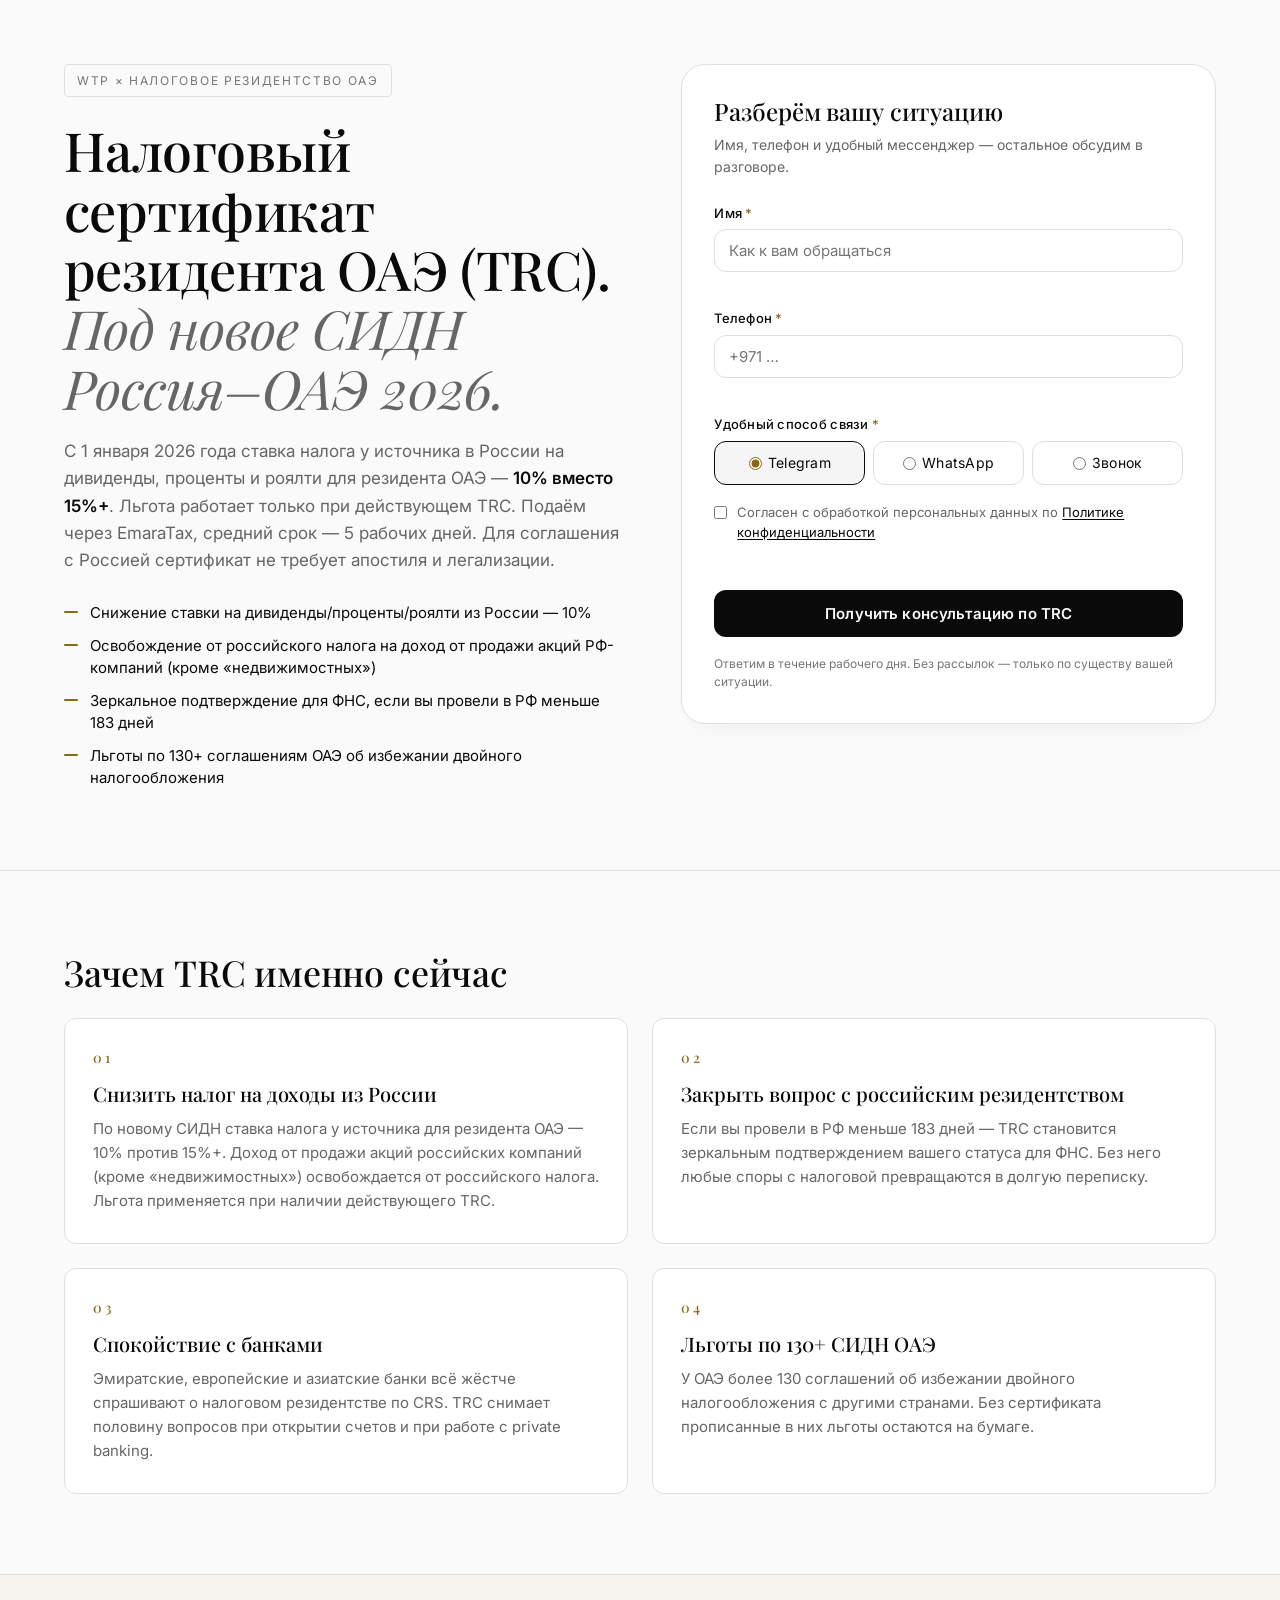
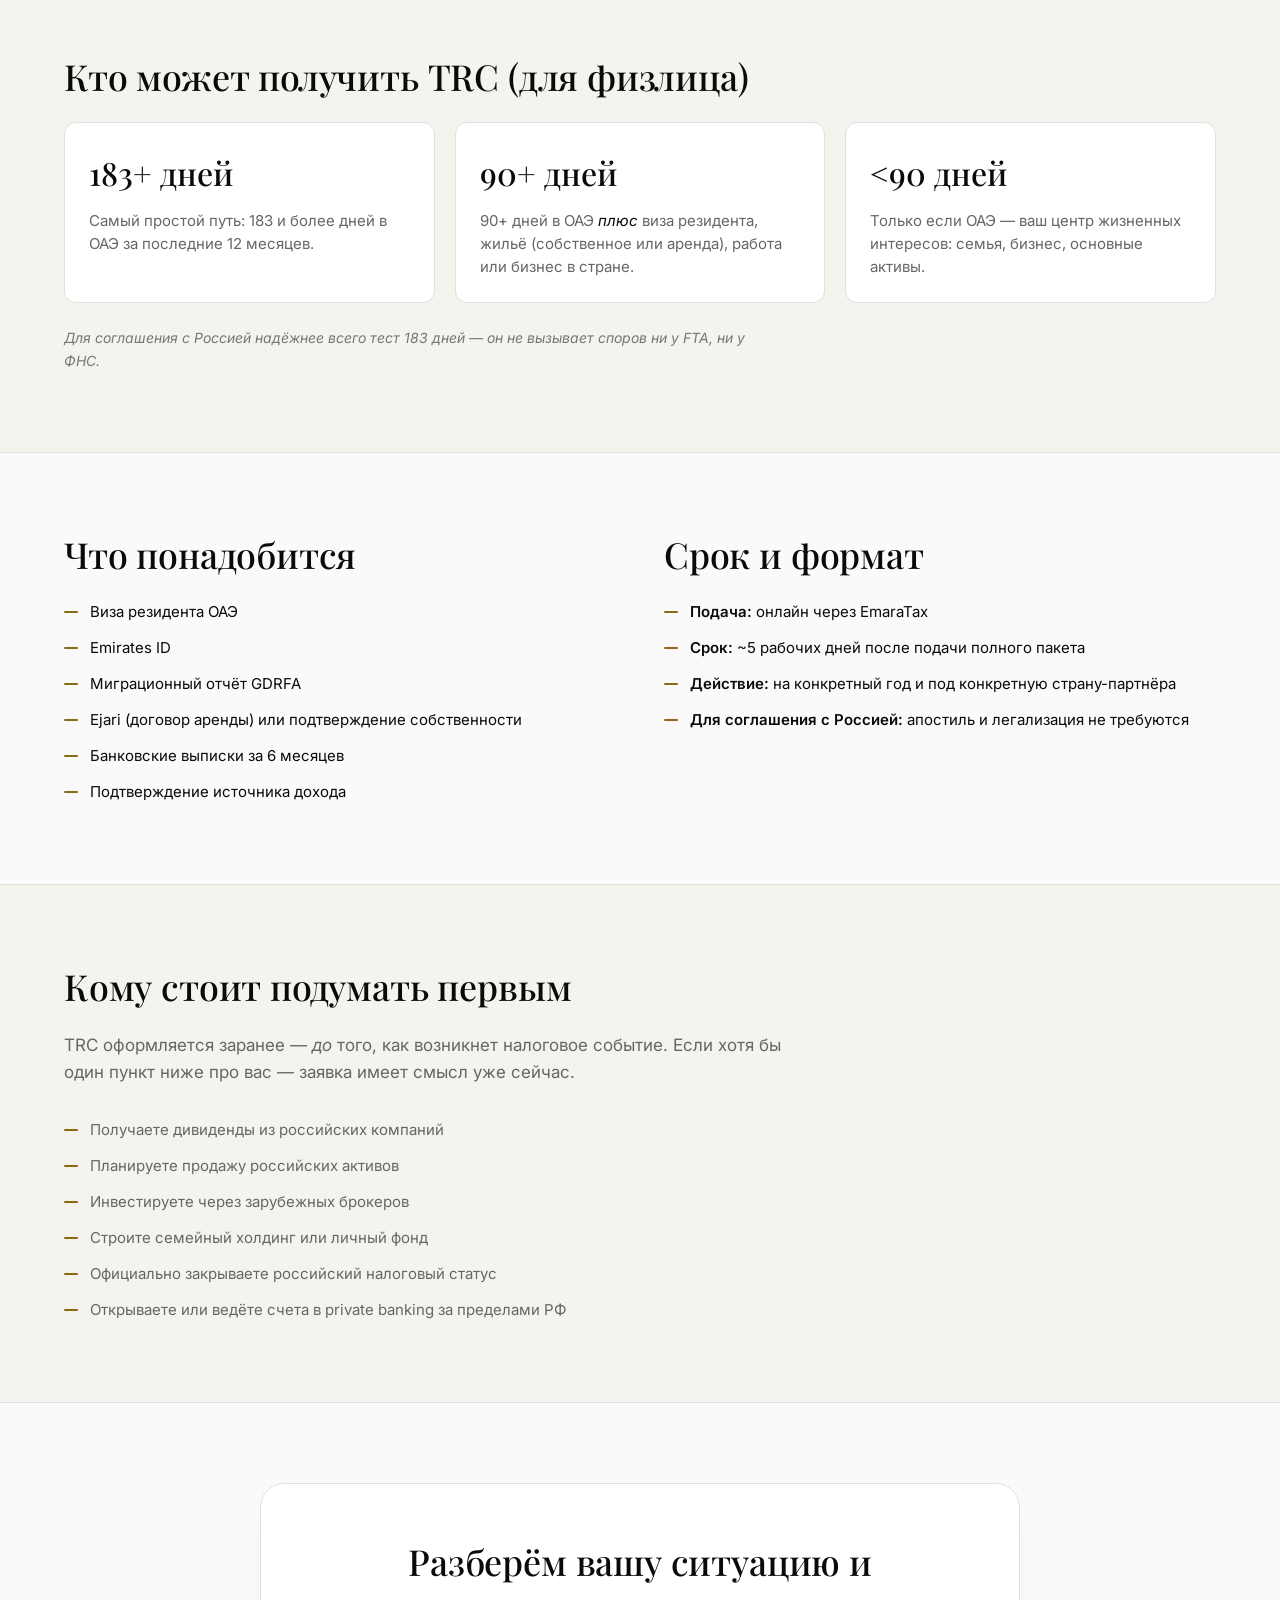
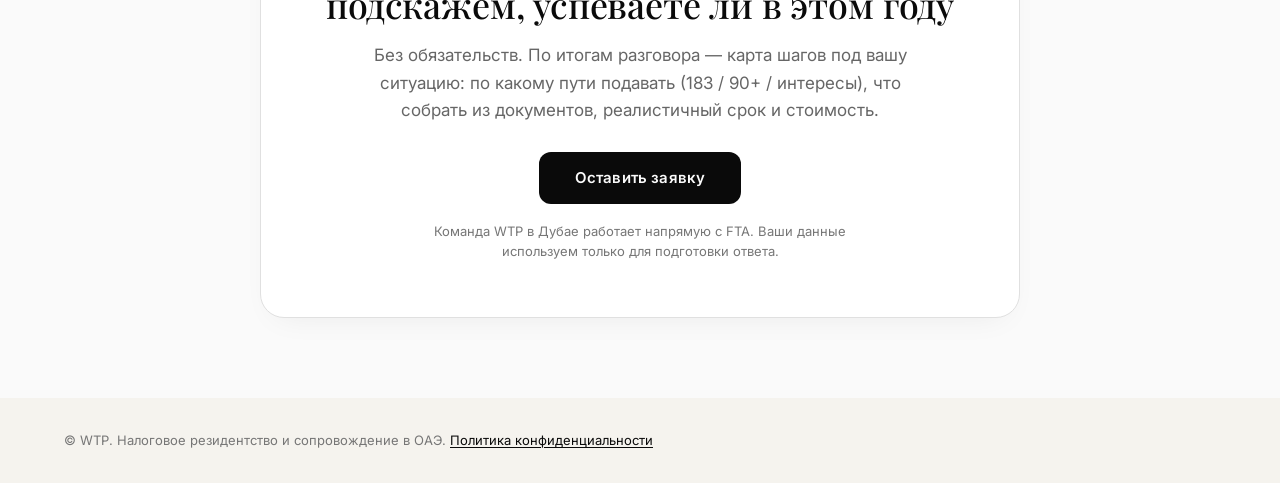
==== index.html @ 681bb444 "feat: TRC tax residency micro-landing (Russia–UAE treaty 2026) Standalone Cloudflare Pages site for " ====
<!doctype html>
<html lang="ru">
<head>
    <meta charset="utf-8" />
    <meta name="viewport" content="width=device-width, initial-scale=1, maximum-scale=5" />
    <meta name="theme-color" content="#FAFAFA" />

    <title>Налоговый сертификат резидента ОАЭ (TRC) — оформление под СИДН 2026</title>
    <meta name="description" content="Оформление TRC от FTA ОАЭ под новое СИДН Россия–ОАЭ 2026: ставка 10% вместо 15%+, требования и пакет документов. Срок подачи ~5 рабочих дней. Апостиль не нужен." />
    <meta name="keywords" content="TRC ОАЭ, налоговый сертификат резидента ОАЭ, FTA, СИДН Россия ОАЭ 2026, налоговое резидентство, дивиденды, ФНС" />

    <meta property="og:type" content="website" />
    <meta property="og:title" content="Налоговый сертификат резидента ОАЭ (TRC) — под СИДН 2026" />
    <meta property="og:description" content="Ставка налога у источника на дивиденды/проценты/роялти из России для резидента ОАЭ — 10% вместо 15%+. Льгота работает только при действующем TRC." />
    <meta property="og:url" content="https://trc.wtp.ae/" />
    <meta property="og:image" content="https://trc.wtp.ae/public/og-image.png" />

    <meta name="twitter:card" content="summary_large_image" />
    <meta name="twitter:title" content="TRC ОАЭ — под СИДН Россия–ОАЭ 2026" />
    <meta name="twitter:description" content="10% вместо 15%+ на доходы из РФ при действующем TRC. Срок подачи ~5 рабочих дней." />
    <meta name="twitter:image" content="https://trc.wtp.ae/public/og-image.png" />

    <link rel="icon" href="/public/favicon.svg" type="image/svg+xml" />
    <link rel="alternate icon" href="/public/favicon.ico" />

    <link rel="preconnect" href="https://fonts.googleapis.com" />
    <link rel="preconnect" href="https://fonts.gstatic.com" crossorigin />
    <link href="https://fonts.googleapis.com/css2?family=Inter:wght@400;500;600;700&family=Playfair+Display:ital,wght@0,500;1,500&display=swap" rel="stylesheet" />

    <link rel="stylesheet" href="/styles.css" />
</head>
<body>
    <!-- HERO -->
    <section class="hero">
        <div class="container">
            <div class="hero-grid">
                <div class="hero-copy">
                    <span class="eyebrow">WTP × Налоговое резидентство ОАЭ</span>
                    <h1>
                        Налоговый сертификат резидента ОАЭ (TRC).<br />
                        <em>Под новое СИДН Россия–ОАЭ 2026.</em>
                    </h1>
                    <p class="subhead">
                        С 1 января 2026 года ставка налога у источника в России на дивиденды,
                        проценты и роялти для резидента ОАЭ — <strong>10% вместо 15%+</strong>.
                        Льгота работает только при действующем TRC. Подаём через EmaraTax,
                        средний срок — 5 рабочих дней. Для соглашения с Россией сертификат
                        не требует апостиля и легализации.
                    </p>
                    <ul class="hero-bullets">
                        <li>Снижение ставки на дивиденды/проценты/роялти из России — 10%</li>
                        <li>Освобождение от российского налога на доход от продажи акций РФ-компаний (кроме «недвижимостных»)</li>
                        <li>Зеркальное подтверждение для ФНС, если вы провели в РФ меньше 183 дней</li>
                        <li>Льготы по 130+ соглашениям ОАЭ об избежании двойного налогообложения</li>
                    </ul>
                </div>

                <aside class="hero-form-wrap" id="lead-form">
                    <div class="form-card">
                        <h2 class="form-title">Разберём вашу ситуацию</h2>
                        <p class="form-sub">
                            Имя, телефон и удобный мессенджер — остальное обсудим в разговоре.
                        </p>

                        <form id="trc-form" novalidate>
                            <!-- Honeypot -->
                            <input type="text" name="website" class="honeypot" tabindex="-1" autocomplete="off" aria-hidden="true" />

                            <div class="form-field">
                                <label for="name">Имя <span class="required">*</span></label>
                                <input type="text" id="name" name="name" autocomplete="given-name" placeholder="Как к вам обращаться" required minlength="2" maxlength="100" />
                                <span class="form-error" data-error="name"></span>
                            </div>

                            <div class="form-field">
                                <label for="phone">Телефон <span class="required">*</span></label>
                                <input type="tel" id="phone" name="phone" autocomplete="tel" inputmode="tel" placeholder="+971 …" required minlength="7" maxlength="20" />
                                <span class="form-error" data-error="phone"></span>
                            </div>

                            <div class="form-field">
                                <span class="form-label-group">Удобный способ связи <span class="required">*</span></span>
                                <div class="messenger-group" role="radiogroup" aria-label="Способ связи">
                                    <label class="messenger-option">
                                        <input type="radio" name="messenger" value="telegram" checked />
                                        <span>Telegram</span>
                                    </label>
                                    <label class="messenger-option">
                                        <input type="radio" name="messenger" value="whatsapp" />
                                        <span>WhatsApp</span>
                                    </label>
                                    <label class="messenger-option">
                                        <input type="radio" name="messenger" value="phone" />
                                        <span>Звонок</span>
                                    </label>
                                </div>
                            </div>

                            <label class="consent">
                                <input type="checkbox" name="consent" required />
                                <span>Согласен с обработкой персональных данных по <a href="/privacy.html">Политике конфиденциальности</a></span>
                            </label>
                            <span class="form-error" data-error="consent"></span>

                            <div class="form-alert form-alert--success" data-alert="success" hidden>
                                Заявка получена. Свяжемся с вами в ближайшее рабочее время.
                            </div>
                            <div class="form-alert form-alert--error" data-alert="error" hidden>
                                Не удалось отправить заявку. Напишите нам в Telegram <a href="https://t.me/ivanborodach">@ivanborodach</a>.
                            </div>

                            <button type="submit" class="btn submit-btn">
                                <span class="btn-label">Получить консультацию по TRC</span>
                                <span class="btn-spinner" hidden>Отправляем…</span>
                            </button>
                            <p class="form-footnote">
                                Ответим в течение рабочего дня. Без рассылок — только по существу вашей ситуации.
                            </p>
                        </form>
                    </div>
                </aside>
            </div>
        </div>
    </section>

    <!-- WHY NOW -->
    <section class="section">
        <div class="container">
            <h2>Зачем TRC именно сейчас</h2>
            <div class="reasons">
                <article class="reason">
                    <div class="reason-num">01</div>
                    <h3>Снизить налог на доходы из России</h3>
                    <p>
                        По новому СИДН ставка налога у источника для резидента ОАЭ — 10% против 15%+.
                        Доход от продажи акций российских компаний (кроме «недвижимостных») освобождается
                        от российского налога. Льгота применяется при наличии действующего TRC.
                    </p>
                </article>
                <article class="reason">
                    <div class="reason-num">02</div>
                    <h3>Закрыть вопрос с российским резидентством</h3>
                    <p>
                        Если вы провели в РФ меньше 183 дней — TRC становится зеркальным подтверждением
                        вашего статуса для ФНС. Без него любые споры с налоговой превращаются
                        в долгую переписку.
                    </p>
                </article>
                <article class="reason">
                    <div class="reason-num">03</div>
                    <h3>Спокойствие с банками</h3>
                    <p>
                        Эмиратские, европейские и азиатские банки всё жёстче спрашивают
                        о налоговом резидентстве по CRS. TRC снимает половину вопросов при открытии
                        счетов и при работе с private banking.
                    </p>
                </article>
                <article class="reason">
                    <div class="reason-num">04</div>
                    <h3>Льготы по 130+ СИДН ОАЭ</h3>
                    <p>
                        У ОАЭ более 130 соглашений об избежании двойного налогообложения с другими
                        странами. Без сертификата прописанные в них льготы остаются на бумаге.
                    </p>
                </article>
            </div>
        </div>
    </section>

    <!-- WHO CAN GET -->
    <section class="section section--alt">
        <div class="container">
            <h2>Кто может получить TRC (для физлица)</h2>
            <div class="paths">
                <article class="path">
                    <div class="path-stat">183+ дней</div>
                    <p>Самый простой путь: 183 и более дней в ОАЭ за последние 12 месяцев.</p>
                </article>
                <article class="path">
                    <div class="path-stat">90+ дней</div>
                    <p>90+ дней в ОАЭ <em>плюс</em> виза резидента, жильё (собственное или аренда), работа или бизнес в стране.</p>
                </article>
                <article class="path">
                    <div class="path-stat">&lt;90 дней</div>
                    <p>Только если ОАЭ — ваш центр жизненных интересов: семья, бизнес, основные активы.</p>
                </article>
            </div>
            <p class="note">
                Для соглашения с Россией надёжнее всего тест 183 дней — он не вызывает споров
                ни у FTA, ни у ФНС.
            </p>
        </div>
    </section>

    <!-- WHAT'S NEEDED -->
    <section class="section">
        <div class="container">
            <div class="twocol">
                <div>
                    <h2>Что понадобится</h2>
                    <ul class="doclist">
                        <li>Виза резидента ОАЭ</li>
                        <li>Emirates ID</li>
                        <li>Миграционный отчёт GDRFA</li>
                        <li>Ejari (договор аренды) или подтверждение собственности</li>
                        <li>Банковские выписки за 6 месяцев</li>
                        <li>Подтверждение источника дохода</li>
                    </ul>
                </div>
                <div>
                    <h2>Срок и формат</h2>
                    <ul class="process">
                        <li><strong>Подача:</strong> онлайн через EmaraTax</li>
                        <li><strong>Срок:</strong> ~5 рабочих дней после подачи полного пакета</li>
                        <li><strong>Действие:</strong> на конкретный год и под конкретную страну-партнёра</li>
                        <li><strong>Для соглашения с Россией:</strong> апостиль и легализация не требуются</li>
                    </ul>
                </div>
            </div>
        </div>
    </section>

    <!-- WHO SHOULD ACT FIRST -->
    <section class="section section--alt">
        <div class="container">
            <h2>Кому стоит подумать первым</h2>
            <p class="section-lede">
                TRC оформляется заранее — <em>до</em> того, как возникнет налоговое событие.
                Если хотя бы один пункт ниже про вас — заявка имеет смысл уже сейчас.
            </p>
            <ul class="profiles">
                <li>Получаете дивиденды из российских компаний</li>
                <li>Планируете продажу российских активов</li>
                <li>Инвестируете через зарубежных брокеров</li>
                <li>Строите семейный холдинг или личный фонд</li>
                <li>Официально закрываете российский налоговый статус</li>
                <li>Открываете или ведёте счета в private banking за пределами РФ</li>
            </ul>
        </div>
    </section>

    <!-- FINAL CTA -->
    <section class="section cta-section">
        <div class="container">
            <div class="cta-card">
                <h2>Разберём вашу ситуацию и подскажем, успеваете ли в этом году</h2>
                <p class="cta-lede">
                    Без обязательств. По итогам разговора — карта шагов под вашу ситуацию:
                    по какому пути подавать (183 / 90+ / интересы), что собрать из документов,
                    реалистичный срок и стоимость.
                </p>
                <a href="#lead-form" class="btn cta-btn">Оставить заявку</a>
                <p class="cta-footnote">
                    Команда WTP в Дубае работает напрямую с FTA. Ваши данные используем только
                    для подготовки ответа.
                </p>
            </div>
        </div>
    </section>

    <footer class="footer">
        <div class="container">
            <p>© WTP. Налоговое резидентство и сопровождение в ОАЭ. <a href="/privacy.html">Политика конфиденциальности</a></p>
        </div>
    </footer>

    <script src="/form.js" defer></script>
</body>
</html>
---- styles.css ----
/* ====== Tokens (mirrors WTP cream brand) ====== */
:root {
    --bg-body: #FAFAFA;
    --bg-card: #FFFFFF;
    --bg-card-hover: #F5F5F5;
    --bg-alt: #F5F3EE;
    --text-primary: #0A0A0A;
    --text-secondary: #666666;
    --text-tertiary: #767676;
    --border-subtle: #E0E0E0;
    --accent: #8B6914;

    --font-serif: 'Playfair Display', Georgia, serif;
    --font-sans: 'Inter', -apple-system, BlinkMacSystemFont, 'Segoe UI', sans-serif;

    --radius-lg: 24px;
    --radius-md: 12px;
    --radius-sm: 4px;
    --container-max: 1200px;
}

* {
    box-sizing: border-box;
    margin: 0;
    padding: 0;
}

html { overflow-x: hidden; }

body {
    background-color: var(--bg-body);
    color: var(--text-primary);
    font-family: var(--font-sans);
    font-size: 15px;
    line-height: 1.6;
    -webkit-font-smoothing: antialiased;
    overflow-x: hidden;
}

a { color: inherit; }

.container {
    max-width: var(--container-max);
    margin: 0 auto;
    padding: 0 24px;
}

/* ====== Typography ====== */
h1 {
    font-family: var(--font-serif);
    font-size: clamp(32px, 4.6vw, 54px);
    line-height: 1.1;
    font-weight: 500;
    margin-bottom: 20px;
    letter-spacing: -0.01em;
}

h1 em {
    font-style: italic;
    color: var(--text-secondary);
    font-weight: 400;
}

h2 {
    font-family: var(--font-serif);
    font-size: clamp(24px, 2.8vw, 36px);
    line-height: 1.2;
    font-weight: 500;
    margin-bottom: 24px;
    letter-spacing: -0.005em;
}

h3 {
    font-family: var(--font-serif);
    font-size: 20px;
    line-height: 1.3;
    font-weight: 500;
    margin-bottom: 10px;
}

p { line-height: 1.6; }

.eyebrow {
    display: inline-block;
    font-size: 12px;
    letter-spacing: 0.14em;
    text-transform: uppercase;
    color: var(--text-tertiary);
    padding: 6px 12px;
    border: 1px solid var(--border-subtle);
    border-radius: var(--radius-sm);
    margin-bottom: 24px;
}

.subhead {
    font-size: 17px;
    color: var(--text-secondary);
    max-width: 620px;
    margin-bottom: 28px;
}

.subhead strong {
    color: var(--text-primary);
    font-weight: 600;
}

/* ====== Hero ====== */
.hero {
    padding: 64px 0 80px;
    border-bottom: 1px solid var(--border-subtle);
}

.hero-grid {
    display: grid;
    grid-template-columns: minmax(0, 1.05fr) minmax(0, 1fr);
    gap: 56px;
    align-items: start;
}

.hero-copy { min-width: 0; }

.hero-bullets {
    list-style: none;
    display: grid;
    gap: 10px;
}

.hero-bullets li {
    position: relative;
    padding-left: 26px;
    font-size: 15px;
    line-height: 1.5;
}

.hero-bullets li::before {
    content: '';
    position: absolute;
    left: 0;
    top: 9px;
    width: 14px;
    height: 2px;
    background: var(--accent);
    border-radius: 2px;
}

/* ====== Form card ====== */
.hero-form-wrap {
    position: sticky;
    top: 24px;
    min-width: 0;
}

.form-card {
    background: var(--bg-card);
    border: 1px solid var(--border-subtle);
    border-radius: var(--radius-lg);
    padding: 32px;
    box-shadow: 0 12px 32px -16px rgba(10, 10, 10, 0.08);
}

.form-title {
    font-family: var(--font-serif);
    font-size: 24px;
    font-weight: 500;
    margin-bottom: 8px;
}

.form-sub {
    font-size: 14px;
    color: var(--text-secondary);
    margin-bottom: 24px;
}

form { display: grid; gap: 18px; }

.form-field { display: grid; gap: 6px; }

label, .form-label-group {
    font-size: 13px;
    font-weight: 500;
    color: var(--text-primary);
    letter-spacing: 0.02em;
}

.required { color: var(--accent); }

input[type="text"],
input[type="tel"],
input[type="email"] {
    width: 100%;
    padding: 11px 14px;
    font-family: var(--font-sans);
    font-size: 15px;
    color: var(--text-primary);
    background: var(--bg-card);
    border: 1px solid var(--border-subtle);
    border-radius: var(--radius-md);
    transition: border-color 0.15s ease, box-shadow 0.15s ease;
}

input[type="text"]:focus,
input[type="tel"]:focus,
input[type="email"]:focus {
    outline: none;
    border-color: var(--text-primary);
    box-shadow: 0 0 0 3px rgba(10, 10, 10, 0.06);
}

input.error {
    border-color: #B33A3A;
    background: #FBF6F6;
}

.honeypot {
    position: absolute !important;
    left: -9999px !important;
    width: 1px !important;
    height: 1px !important;
    opacity: 0 !important;
    pointer-events: none !important;
}

.messenger-group {
    display: grid;
    grid-template-columns: repeat(3, 1fr);
    gap: 8px;
}

.messenger-option {
    display: flex;
    align-items: center;
    justify-content: center;
    gap: 6px;
    padding: 10px 8px;
    border: 1px solid var(--border-subtle);
    border-radius: var(--radius-md);
    background: var(--bg-card);
    cursor: pointer;
    font-size: 14px;
    font-weight: 400;
    transition: border-color 0.15s ease, background 0.15s ease;
}

.messenger-option:hover { border-color: var(--text-primary); }
.messenger-option input[type="radio"] { accent-color: var(--accent); margin: 0; }
.messenger-option:has(input:checked) {
    border-color: var(--text-primary);
    background: var(--bg-card-hover);
}

.consent {
    display: flex;
    align-items: flex-start;
    gap: 10px;
    font-size: 13px;
    line-height: 1.5;
    color: var(--text-secondary);
    cursor: pointer;
    font-weight: 400;
    letter-spacing: 0;
}

.consent input[type="checkbox"] {
    margin-top: 3px;
    accent-color: var(--accent);
}

.consent a {
    color: var(--text-primary);
    text-decoration: underline;
    text-underline-offset: 2px;
}

.btn {
    display: inline-block;
    background: var(--text-primary);
    color: #FAFAFA;
    border: none;
    padding: 14px 20px;
    font-family: var(--font-sans);
    font-size: 15px;
    font-weight: 600;
    letter-spacing: 0.01em;
    border-radius: var(--radius-md);
    cursor: pointer;
    text-decoration: none;
    text-align: center;
    transition: background 0.15s ease, transform 0.1s ease;
}

.btn:hover { background: #1A1A1A; }
.btn:active { transform: translateY(1px); }

.submit-btn {
    width: 100%;
    padding: 14px 20px;
}

.submit-btn:disabled {
    opacity: 0.55;
    cursor: not-allowed;
}

.form-footnote {
    font-size: 12px;
    color: var(--text-tertiary);
    line-height: 1.5;
}

.form-error {
    font-size: 12px;
    color: #B33A3A;
    min-height: 1em;
    line-height: 1.4;
}

.form-alert {
    padding: 12px 14px;
    border-radius: var(--radius-md);
    font-size: 14px;
    line-height: 1.5;
}

.form-alert--success {
    background: #F2F8F3;
    color: #1F5230;
    border: 1px solid #C9E2D1;
}

.form-alert--error {
    background: #FBF1F1;
    color: #7A1F1F;
    border: 1px solid #E6C9C9;
}

.form-alert a { text-decoration: underline; }

/* ====== Sections ====== */
.section {
    padding: 80px 0;
    border-bottom: 1px solid var(--border-subtle);
}

.section--alt { background: var(--bg-alt); }

.section-lede {
    font-size: 17px;
    color: var(--text-secondary);
    max-width: 720px;
    margin-bottom: 32px;
}

.note {
    font-size: 14px;
    color: var(--text-tertiary);
    max-width: 720px;
    margin-top: 24px;
    font-style: italic;
}

/* WHY NOW reasons */
.reasons {
    display: grid;
    grid-template-columns: repeat(2, minmax(0, 1fr));
    gap: 24px;
}

.reason {
    background: var(--bg-card);
    border: 1px solid var(--border-subtle);
    border-radius: var(--radius-md);
    padding: 28px 28px 30px;
    transition: border-color 0.2s ease, transform 0.2s ease;
}

.reason:hover {
    border-color: var(--text-primary);
    transform: translateY(-2px);
}

.reason-num {
    font-family: var(--font-serif);
    font-size: 14px;
    letter-spacing: 0.18em;
    color: var(--accent);
    margin-bottom: 12px;
    font-weight: 500;
}

.reason p {
    font-size: 15px;
    color: var(--text-secondary);
}

/* WHO CAN GET paths */
.paths {
    display: grid;
    grid-template-columns: repeat(3, minmax(0, 1fr));
    gap: 20px;
}

.path {
    background: var(--bg-card);
    border: 1px solid var(--border-subtle);
    border-radius: var(--radius-md);
    padding: 24px;
}

.path-stat {
    font-family: var(--font-serif);
    font-size: 32px;
    font-weight: 500;
    margin-bottom: 10px;
}

.path p {
    font-size: 15px;
    line-height: 1.55;
    color: var(--text-secondary);
}

.path p em {
    font-style: italic;
    color: var(--text-primary);
}

/* TWO-COL: docs + process */
.twocol {
    display: grid;
    grid-template-columns: repeat(2, minmax(0, 1fr));
    gap: 48px;
}

.doclist,
.process,
.profiles {
    list-style: none;
    display: grid;
    gap: 12px;
}

.doclist li,
.process li,
.profiles li {
    position: relative;
    padding-left: 26px;
    font-size: 15px;
    line-height: 1.6;
}

.doclist li::before,
.process li::before,
.profiles li::before {
    content: '';
    position: absolute;
    left: 0;
    top: 11px;
    width: 14px;
    height: 2px;
    background: var(--accent);
    border-radius: 2px;
}

.process li strong { font-weight: 600; }
.profiles li { color: var(--text-secondary); }

/* FINAL CTA */
.cta-section { background: var(--bg-body); border-bottom: none; }

.cta-card {
    background: var(--bg-card);
    border: 1px solid var(--border-subtle);
    border-radius: var(--radius-lg);
    padding: 56px 48px;
    text-align: center;
    max-width: 760px;
    margin: 0 auto;
    box-shadow: 0 12px 32px -16px rgba(10, 10, 10, 0.08);
}

.cta-card h2 { margin-bottom: 16px; }

.cta-lede {
    font-size: 17px;
    color: var(--text-secondary);
    max-width: 580px;
    margin: 0 auto 28px;
}

.cta-btn {
    padding: 14px 36px;
    margin-bottom: 18px;
}

.cta-footnote {
    font-size: 13px;
    color: var(--text-tertiary);
    line-height: 1.5;
    max-width: 460px;
    margin: 0 auto;
}

/* Footer */
.footer {
    padding: 32px 0;
    background: #F5F3EE;
    color: var(--text-tertiary);
    font-size: 13px;
}

.footer a {
    color: var(--text-primary);
    text-decoration: underline;
    text-underline-offset: 2px;
}

/* ====== Responsive ====== */
@media (max-width: 960px) {
    .hero { padding: 40px 0 56px; }

    .hero-grid {
        grid-template-columns: 1fr;
        gap: 36px;
    }

    .hero-form-wrap {
        position: static;
        order: -1;
    }

    .form-card { padding: 24px; }

    .section { padding: 56px 0; }

    .reasons,
    .paths,
    .twocol {
        grid-template-columns: 1fr;
        gap: 16px;
    }

    .twocol { gap: 32px; }

    .cta-card { padding: 40px 24px; }
}

@media (max-width: 480px) {
    .container { padding: 0 16px; }
    .messenger-group { grid-template-columns: 1fr; }
    .form-card { padding: 20px; }
}
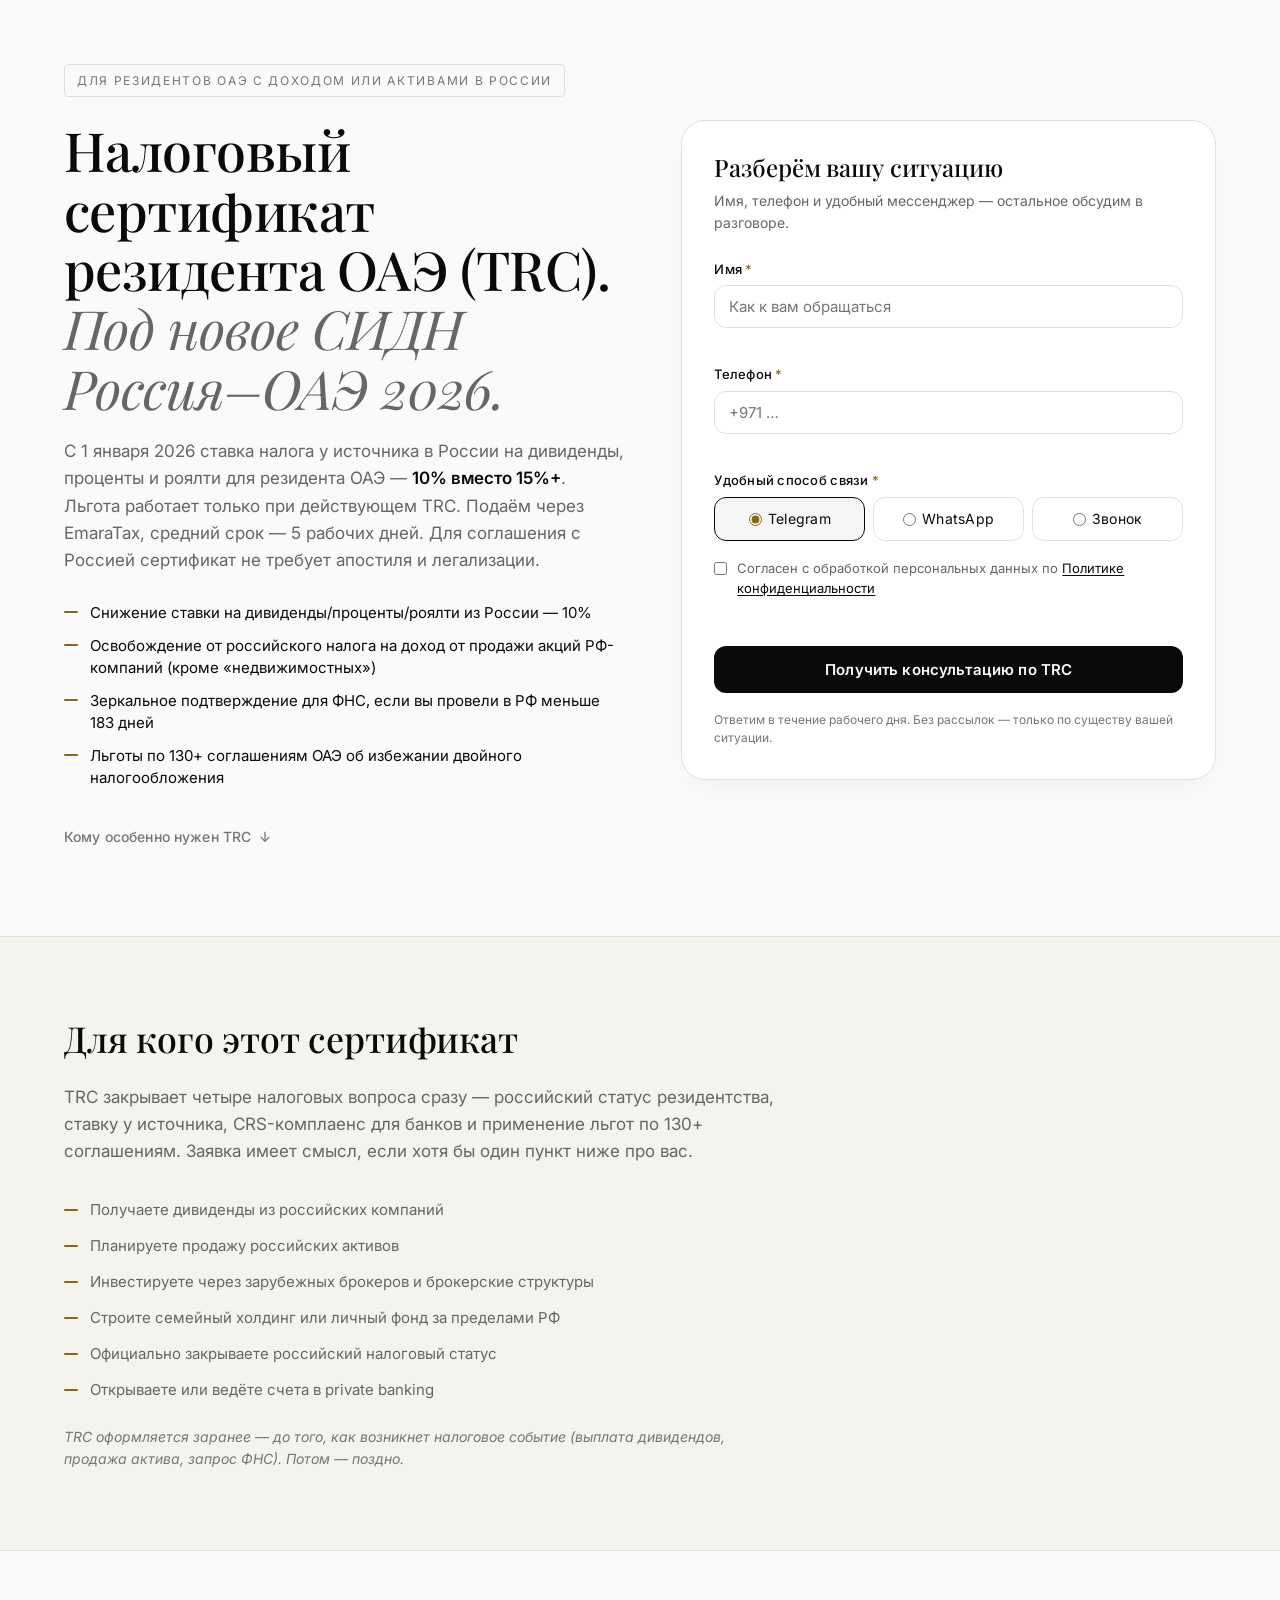
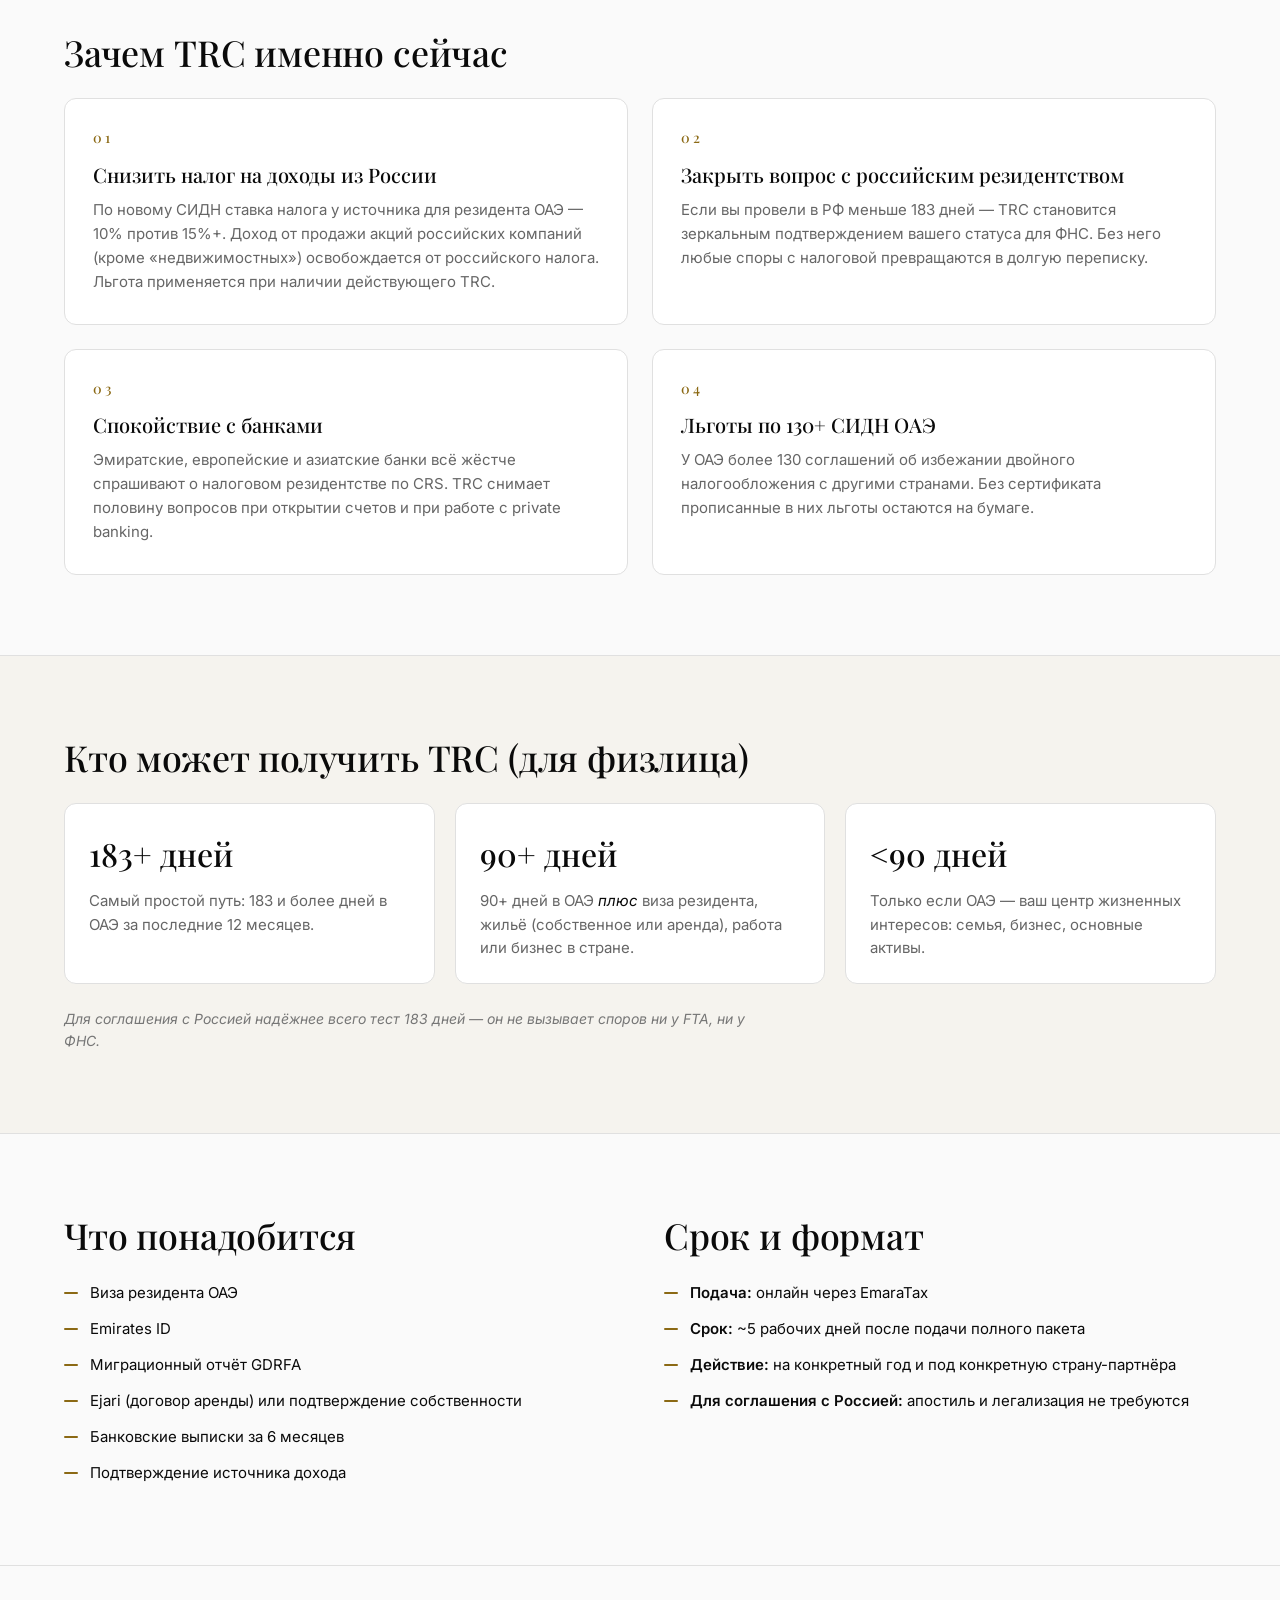
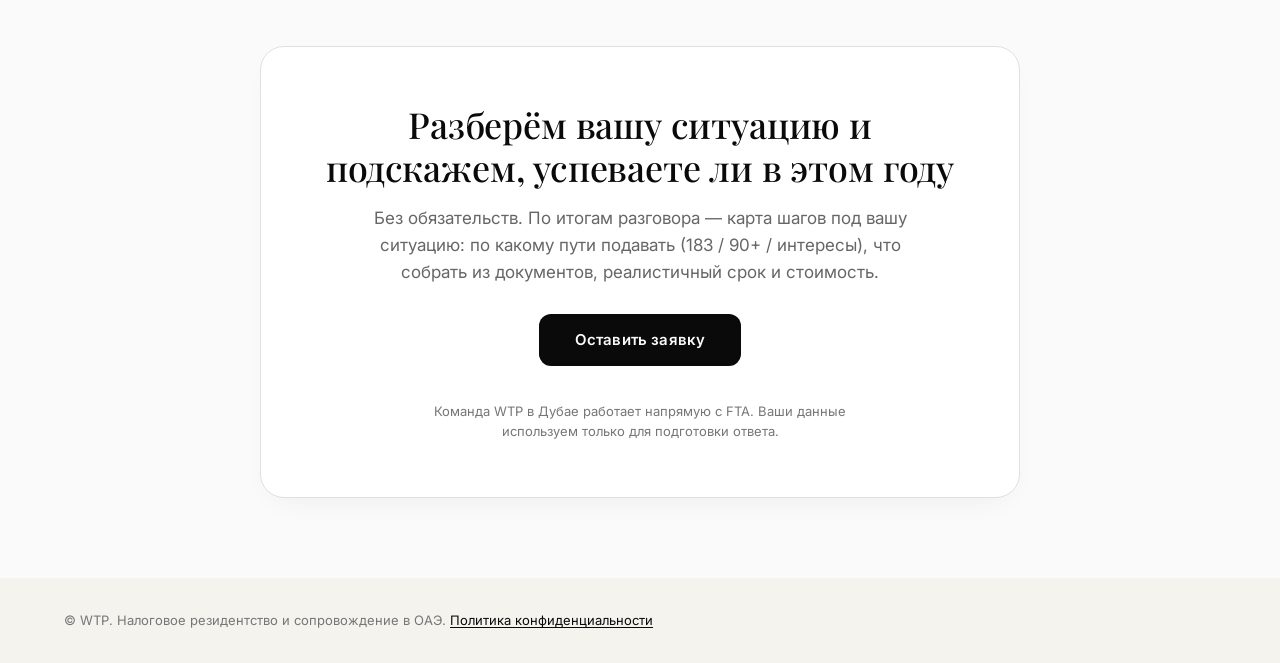
==== commit c84896df: "feat(ux): mobile content-first hero, dedicated audience section, scroll cue Stakeholder feedback (Il" ====
--- a/index.html
+++ b/index.html
@@ -20,14 +20,14 @@
     <meta name="twitter:description" content="10% вместо 15%+ на доходы из РФ при действующем TRC. Срок подачи ~5 рабочих дней." />
     <meta name="twitter:image" content="https://trc.wtp.ae/public/og-image.png" />
 
-    <link rel="icon" href="/public/favicon.svg" type="image/svg+xml" />
-    <link rel="alternate icon" href="/public/favicon.ico" />
+    <link rel="icon" href="public/favicon.svg" type="image/svg+xml" />
+    <link rel="alternate icon" href="public/favicon.ico" />
 
     <link rel="preconnect" href="https://fonts.googleapis.com" />
     <link rel="preconnect" href="https://fonts.gstatic.com" crossorigin />
     <link href="https://fonts.googleapis.com/css2?family=Inter:wght@400;500;600;700&family=Playfair+Display:ital,wght@0,500;1,500&display=swap" rel="stylesheet" />
 
-    <link rel="stylesheet" href="/styles.css" />
+    <link rel="stylesheet" href="styles.css" />
 </head>
 <body>
     <!-- HERO -->
@@ -35,13 +35,13 @@
         <div class="container">
             <div class="hero-grid">
                 <div class="hero-copy">
-                    <span class="eyebrow">WTP × Налоговое резидентство ОАЭ</span>
+                    <span class="eyebrow">Для резидентов ОАЭ с доходом или активами в России</span>
                     <h1>
                         Налоговый сертификат резидента ОАЭ (TRC).<br />
                         <em>Под новое СИДН Россия–ОАЭ 2026.</em>
                     </h1>
                     <p class="subhead">
-                        С 1 января 2026 года ставка налога у источника в России на дивиденды,
+                        С 1 января 2026 ставка налога у источника в России на дивиденды,
                         проценты и роялти для резидента ОАЭ — <strong>10% вместо 15%+</strong>.
                         Льгота работает только при действующем TRC. Подаём через EmaraTax,
                         средний срок — 5 рабочих дней. Для соглашения с Россией сертификат
@@ -53,6 +53,9 @@
                         <li>Зеркальное подтверждение для ФНС, если вы провели в РФ меньше 183 дней</li>
                         <li>Льготы по 130+ соглашениям ОАЭ об избежании двойного налогообложения</li>
                     </ul>
+                    <a href="#audience" class="hero-scroll-hint">
+                        Кому особенно нужен TRC <span aria-hidden="true">↓</span>
+                    </a>
                 </div>
 
                 <aside class="hero-form-wrap" id="lead-form">
@@ -62,8 +65,7 @@
                             Имя, телефон и удобный мессенджер — остальное обсудим в разговоре.
                         </p>
 
-                        <form id="trc-form" novalidate>
-                            <!-- Honeypot -->
+                        <form id="trc-form" data-trc-form novalidate>
                             <input type="text" name="website" class="honeypot" tabindex="-1" autocomplete="off" aria-hidden="true" />
 
                             <div class="form-field">
@@ -98,7 +100,7 @@
 
                             <label class="consent">
                                 <input type="checkbox" name="consent" required />
-                                <span>Согласен с обработкой персональных данных по <a href="/privacy.html">Политике конфиденциальности</a></span>
+                                <span>Согласен с обработкой персональных данных по <a href="privacy.html">Политике конфиденциальности</a></span>
                             </label>
                             <span class="form-error" data-error="consent"></span>
 
@@ -120,6 +122,30 @@
                     </div>
                 </aside>
             </div>
+        </div>
+    </section>
+
+    <!-- AUDIENCE: For whom (moved up — answers "is this for me?") -->
+    <section class="section section--alt" id="audience">
+        <div class="container">
+            <h2>Для кого этот сертификат</h2>
+            <p class="section-lede">
+                TRC закрывает четыре налоговых вопроса сразу — российский статус резидентства,
+                ставку у источника, CRS-комплаенс для банков и применение льгот по 130+ соглашениям.
+                Заявка имеет смысл, если хотя бы один пункт ниже про вас.
+            </p>
+            <ul class="profiles">
+                <li>Получаете дивиденды из российских компаний</li>
+                <li>Планируете продажу российских активов</li>
+                <li>Инвестируете через зарубежных брокеров и брокерские структуры</li>
+                <li>Строите семейный холдинг или личный фонд за пределами РФ</li>
+                <li>Официально закрываете российский налоговый статус</li>
+                <li>Открываете или ведёте счета в private banking</li>
+            </ul>
+            <p class="note">
+                TRC оформляется заранее — <em>до</em> того, как возникнет налоговое событие
+                (выплата дивидендов, продажа актива, запрос ФНС). Потом — поздно.
+            </p>
         </div>
     </section>
 
@@ -220,25 +246,6 @@
         </div>
     </section>
 
-    <!-- WHO SHOULD ACT FIRST -->
-    <section class="section section--alt">
-        <div class="container">
-            <h2>Кому стоит подумать первым</h2>
-            <p class="section-lede">
-                TRC оформляется заранее — <em>до</em> того, как возникнет налоговое событие.
-                Если хотя бы один пункт ниже про вас — заявка имеет смысл уже сейчас.
-            </p>
-            <ul class="profiles">
-                <li>Получаете дивиденды из российских компаний</li>
-                <li>Планируете продажу российских активов</li>
-                <li>Инвестируете через зарубежных брокеров</li>
-                <li>Строите семейный холдинг или личный фонд</li>
-                <li>Официально закрываете российский налоговый статус</li>
-                <li>Открываете или ведёте счета в private banking за пределами РФ</li>
-            </ul>
-        </div>
-    </section>
-
     <!-- FINAL CTA -->
     <section class="section cta-section">
         <div class="container">
@@ -249,7 +256,67 @@
                     по какому пути подавать (183 / 90+ / интересы), что собрать из документов,
                     реалистичный срок и стоимость.
                 </p>
-                <a href="#lead-form" class="btn cta-btn">Оставить заявку</a>
+
+                <!-- Desktop: scroll button (form is sticky in hero) -->
+                <div class="cta-button-wrap">
+                    <a href="#lead-form" class="btn cta-btn">Оставить заявку</a>
+                </div>
+
+                <!-- Mobile: full form here (hero form is hidden on mobile) -->
+                <div class="cta-form-wrap">
+                    <form id="trc-form-mobile" data-trc-form novalidate>
+                        <input type="text" name="website" class="honeypot" tabindex="-1" autocomplete="off" aria-hidden="true" />
+
+                        <div class="form-field">
+                            <label for="name-m">Имя <span class="required">*</span></label>
+                            <input type="text" id="name-m" name="name" autocomplete="given-name" placeholder="Как к вам обращаться" required minlength="2" maxlength="100" />
+                            <span class="form-error" data-error="name"></span>
+                        </div>
+
+                        <div class="form-field">
+                            <label for="phone-m">Телефон <span class="required">*</span></label>
+                            <input type="tel" id="phone-m" name="phone" autocomplete="tel" inputmode="tel" placeholder="+971 …" required minlength="7" maxlength="20" />
+                            <span class="form-error" data-error="phone"></span>
+                        </div>
+
+                        <div class="form-field">
+                            <span class="form-label-group">Удобный способ связи <span class="required">*</span></span>
+                            <div class="messenger-group" role="radiogroup" aria-label="Способ связи">
+                                <label class="messenger-option">
+                                    <input type="radio" name="messenger" value="telegram" checked />
+                                    <span>Telegram</span>
+                                </label>
+                                <label class="messenger-option">
+                                    <input type="radio" name="messenger" value="whatsapp" />
+                                    <span>WhatsApp</span>
+                                </label>
+                                <label class="messenger-option">
+                                    <input type="radio" name="messenger" value="phone" />
+                                    <span>Звонок</span>
+                                </label>
+                            </div>
+                        </div>
+
+                        <label class="consent">
+                            <input type="checkbox" name="consent" required />
+                            <span>Согласен с обработкой персональных данных по <a href="privacy.html">Политике конфиденциальности</a></span>
+                        </label>
+                        <span class="form-error" data-error="consent"></span>
+
+                        <div class="form-alert form-alert--success" data-alert="success" hidden>
+                            Заявка получена. Свяжемся с вами в ближайшее рабочее время.
+                        </div>
+                        <div class="form-alert form-alert--error" data-alert="error" hidden>
+                            Не удалось отправить заявку. Напишите нам в Telegram <a href="https://t.me/ivanborodach">@ivanborodach</a>.
+                        </div>
+
+                        <button type="submit" class="btn submit-btn">
+                            <span class="btn-label">Получить консультацию по TRC</span>
+                            <span class="btn-spinner" hidden>Отправляем…</span>
+                        </button>
+                    </form>
+                </div>
+
                 <p class="cta-footnote">
                     Команда WTP в Дубае работает напрямую с FTA. Ваши данные используем только
                     для подготовки ответа.
@@ -260,10 +327,10 @@
 
     <footer class="footer">
         <div class="container">
-            <p>© WTP. Налоговое резидентство и сопровождение в ОАЭ. <a href="/privacy.html">Политика конфиденциальности</a></p>
+            <p>© WTP. Налоговое резидентство и сопровождение в ОАЭ. <a href="privacy.html">Политика конфиденциальности</a></p>
         </div>
     </footer>
 
-    <script src="/form.js" defer></script>
+    <script src="form.js" defer></script>
 </body>
 </html>
--- a/styles.css
+++ b/styles.css
@@ -143,11 +143,40 @@
     border-radius: 2px;
 }
 
+.hero-scroll-hint {
+    display: inline-flex;
+    align-items: center;
+    gap: 8px;
+    margin-top: 28px;
+    padding: 8px 0;
+    font-size: 14px;
+    font-weight: 500;
+    color: var(--text-tertiary);
+    text-decoration: none;
+    letter-spacing: 0.01em;
+    transition: color 0.2s ease;
+}
+
+.hero-scroll-hint:hover {
+    color: var(--text-primary);
+}
+
+.hero-scroll-hint span {
+    transition: transform 0.2s ease;
+    display: inline-block;
+}
+
+.hero-scroll-hint:hover span {
+    transform: translateY(2px);
+}
+
 /* ====== Form card ====== */
 .hero-form-wrap {
     position: sticky;
     top: 24px;
     min-width: 0;
+    /* Align form heading with H1 baseline (eyebrow ~36px + 24px margin) */
+    padding-top: 56px;
 }
 
 .form-card {
@@ -492,6 +521,23 @@
     margin-bottom: 18px;
 }
 
+/* Final-CTA: desktop shows button (form is sticky in hero), mobile shows full form */
+.cta-button-wrap { display: block; margin-bottom: 18px; }
+.cta-form-wrap { display: none; }
+
+.cta-form-wrap {
+    text-align: left;
+    margin: 8px auto 24px;
+    max-width: 520px;
+}
+
+.cta-form-wrap form {
+    display: grid;
+    gap: 16px;
+}
+
+.cta-form-wrap .submit-btn { width: 100%; }
+
 .cta-footnote {
     font-size: 13px;
     color: var(--text-tertiary);
@@ -516,17 +562,18 @@
 
 /* ====== Responsive ====== */
 @media (max-width: 960px) {
-    .hero { padding: 40px 0 56px; }
+    .hero { padding: 40px 0 48px; }
 
     .hero-grid {
         grid-template-columns: 1fr;
-        gap: 36px;
+        gap: 0;
     }
 
-    .hero-form-wrap {
-        position: static;
-        order: -1;
-    }
+    /* Hero form is hidden on mobile — full form lives in Final CTA so the
+       page reads content-first, then form at the bottom (per stakeholder UX). */
+    .hero-form-wrap { display: none; }
+
+    .hero-scroll-hint { display: none; }
 
     .form-card { padding: 24px; }
 
@@ -542,6 +589,10 @@
     .twocol { gap: 32px; }
 
     .cta-card { padding: 40px 24px; }
+
+    /* On mobile: swap CTA button for the in-card form */
+    .cta-button-wrap { display: none; }
+    .cta-form-wrap { display: block; }
 }
 
 @media (max-width: 480px) {
